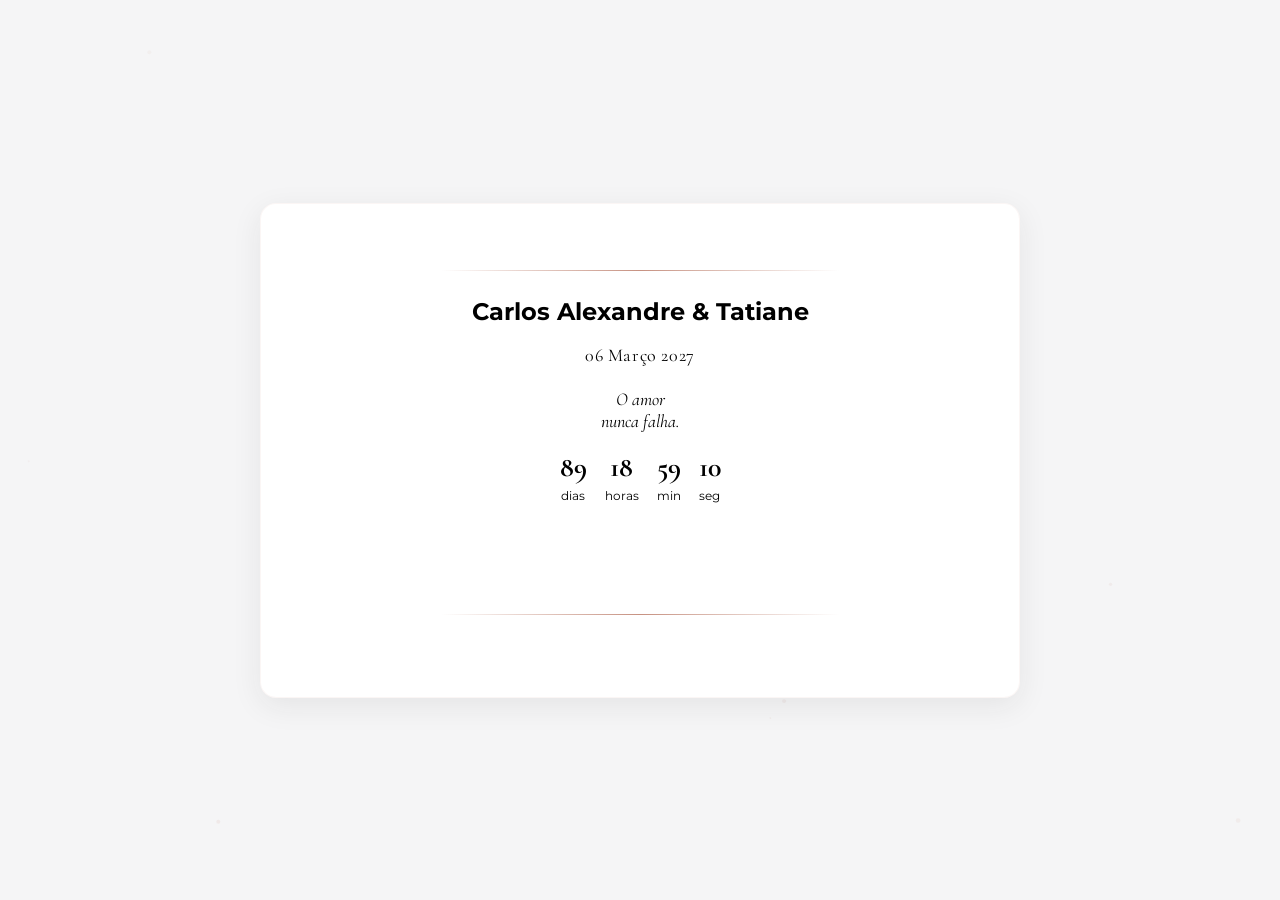
==== index.html @ 23458e05 "Show couple's names on one line and split the quote into two lines on index page" ====
<!doctype html>
<html lang="pt-BR">
<head>
  <meta charset="utf-8">
  <meta name="viewport" content="width=device-width,initial-scale=1">
  <title>Carlos &amp; Tatiane — 06 Março 2027</title>
  <link rel="stylesheet" href="styles.css">
  <link href="https://fonts.googleapis.com/css2?family=Cormorant+Garamond:wght@400;600;700&family=Great+Vibes&family=Montserrat:wght@300;400;600&display=swap" rel="stylesheet">
  <style>
    /* Force buttons side-by-side on index page */
    .button-group{ display:inline-flex !important; gap:14px !important; flex-direction:row !important; align-items:center; justify-content:center; }
    @media(max-width:480px){ .button-group{ gap:8px; } }
  </style>
</head>
<body>
  <!-- Particles canvas (background) -->
  <canvas id="particles-canvas" aria-hidden="true"></canvas>
  <!-- Petals container -->
  <div id="petals" aria-hidden="true"></div>

  <main class="wrap">
    <section class="invite" id="invite">
      <div class="divider" data-anim="1"></div>

      <!-- Names on a single line -->
      <h1 class="names" id="names" data-anim="2">Carlos Alexandre &amp; Tatiane</h1>

      <p class="date" id="date" data-anim="5">06 Março 2027</p>

      <!-- Quote split in two lines -->
      <blockquote class="quote" id="quote" data-anim="6"><span>O amor</span><br><span>nunca falha.</span></blockquote>

      <!-- Countdown to event -->
      <div class="countdown" id="countdown" data-anim="7" aria-live="polite" role="timer" aria-atomic="true">
        <div class="countdown-inner">
          <div class="countdown-unit"><span class="number" id="cd-days">0</span><span class="label">dias</span></div>
          <div class="countdown-unit"><span class="number" id="cd-hours">0</span><span class="label">horas</span></div>
          <div class="countdown-unit"><span class="number" id="cd-minutes">0</span><span class="label">min</span></div>
          <div class="countdown-unit"><span class="number" id="cd-seconds">0</span><span class="label">seg</span></div>
        </div>
        <div class="countdown-message" id="cd-message" aria-hidden="true"></div>
      </div>

      <!-- Buttons: Lista de Presentes + Confirmar Presença -->
      <div class="button-group" data-anim="8">
        <a class="button" id="gift-button" href="lista-de-presentes.html">Lista de Presentes</a>
        <a class="button secondary" id="rsvp-button" href="confirmar-presenca.html">Confirmar Presença</a>
      </div>

      <div class="divider" data-anim="9"></div>
    </section>
  </main>

  <script src="scripts.js" defer></script>
</body>
</html>
---- styles.css ----
/* styles.css — Wedding invitation styles (updated: all page text set to black)
   Palette:
     --white: #FFFFFF;
     --rose-light: #FBEFF0;
     --rose-gold: #C79282;
     --gray-light: #F5F5F6;
*/
:root{
  --white:#FFFFFF;
  --rose-light:#FBEFF0;
  --rose-gold:#C79282;
  --gray-light:#F5F5F6;
  --text:#000000; /* UPDATED: all page text should be black */
}
*{box-sizing:border-box}
html,body{height:100%}
body{
  margin:0;
  font-family: 'Montserrat', system-ui, -apple-system, 'Segoe UI', Roboto, 'Helvetica Neue', Arial;
  background:var(--gray-light);
  color:var(--text);
  -webkit-font-smoothing:antialiased;
  -moz-osx-font-smoothing:grayscale;
}
.wrap{
  min-height:100vh;
  display:flex;
  align-items:center;
  justify-content:center;
  padding:48px 24px;
  position:relative;
  z-index:2;
}
.invite{
  background:var(--white);
  max-width:760px;
  width:100%;
  padding:56px 48px;
  border-radius:16px;
  box-shadow:0 8px 30px rgba(42,42,42,0.08);
  text-align:center;
  border:1px solid rgba(199,146,130,0.08);
  /* initial hidden state for entrance animations */
  opacity:0;
  transform:scale(.98);
  transition:opacity .6s ease, transform .6s cubic-bezier(.2,.9,.25,1);
}
.invite.is-visible{
  opacity:1;
  transform:scale(1);
}
.divider{
  height:1px;
  background:linear-gradient(90deg, transparent, var(--rose-gold), transparent);
  margin:10px auto 26px;
  width:60%;
}
h1,h2,p,blockquote{margin:0}
.small{
  font-family: 'Cormorant Garamond', serif;
  font-size:28px;
  font-weight:600;
  letter-spacing:1px;
  color:var(--text);
  opacity:0; transform:translateY(8px) scale(.99);
}
.amp{
  font-family: 'Cormorant Garamond', serif;
  font-size:86px;
  margin:16px 0;
  color:var(--rose-gold);
  line-height:0.8;
  opacity:0; transform:scale(.8) translateY(6px);
}
.date{
  margin-top:18px;
  font-family: 'Cormorant Garamond', serif;
  font-size:18px;
  color:var(--text);
  letter-spacing:0.6px;
  opacity:0; transform:translateY(8px);
}
.quote{
  margin-top:22px;
  font-style:italic;
  color:var(--text);
  font-family: 'Cormorant Garamond', serif;
  font-size:18px;
  opacity:0; transform:translateY(8px);
}
.button{
  display:inline-block;
  margin-top:26px;
  padding:12px 20px;
  background:var(--rose-light);
  color:var(--text);
  text-decoration:none;
  border-radius:999px;
  border:2px solid var(--rose-gold);
  font-weight:600;
  font-family: 'Montserrat', sans-serif;
  opacity:0;
  transform:scale(.8);
  transition:transform .28s cubic-bezier(.2,.9,.25,1), box-shadow .18s ease;
}
.button.animate-in{ transform:scale(1); opacity:1; }
.button:hover{background:linear-gradient(90deg,var(--rose-light),#fee9e9); box-shadow:0 6px 18px rgba(199,146,130,0.12); transform:scale(1.03)}

/* Secondary button variant (Confirmar Presença) */
.button.secondary{
  background:transparent;
  color:var(--rose-gold);
  border:2px solid var(--rose-gold);
}
.button.secondary:hover{ background:linear-gradient(90deg, rgba(199,146,130,0.06), rgba(199,146,130,0.02)); }

/* Button group */
.button-group{
  display:inline-flex;
  gap:14px;
  align-items:center;
  justify-content:center;
  margin-top:18px;
}

/* Countdown styles */
.countdown{ margin-top:18px; display:flex; align-items:center; justify-content:center; flex-direction:column; }
.countdown-inner{ display:flex; gap:18px; align-items:center; justify-content:center; }
.countdown-unit{ display:flex; flex-direction:column; align-items:center; }
.countdown .number{ font-family:'Cormorant Garamond', serif; font-size:28px; color:var(--text); font-weight:700; }
.countdown .label{ font-size:12px; color:var(--text); margin-top:4px; }
.countdown-message{ margin-top:10px; font-size:14px; color:var(--rose-gold); }

/* Entrance animation utilities (applied via JS by data-anim order) */
[data-anim].animated{
  opacity:1;
  transform:none;
  transition:opacity .6s ease, transform .6s cubic-bezier(.2,.9,.25,1);
}

/* Text reveal (optional) using mask/clip for more dramatic effect) */
.reveal-text{
  display:inline-block;
  position:relative;
  overflow:hidden;
}
.reveal-text span{
  display:inline-block;
  transform:translateY(100%);
  transition:transform .6s cubic-bezier(.2,.9,.25,1);
}
.reveal-text.animated span{ transform:translateY(0%); }

/* Petals styles (DOM elements) */
#petals{
  pointer-events:none;
  position:fixed;
  left:0; top:0; right:0; bottom:0;
  overflow:hidden;
  z-index:1;
}
.petal{ display:block; position:absolute; width:18px; height:18px; pointer-events:none; }
.petal svg{ width:100%; height:100%; display:block; }

/* keyframes for petals */
@keyframes fall {
  0%{ transform:translateY(-10vh) rotate(0deg); opacity:0; }
  10%{ opacity:1; }
  100%{ transform:translateY(110vh) rotate(540deg); opacity:0.9; }
}

/* Particles canvas sits behind content */
#particles-canvas{
  position:fixed;
  left:0; top:0;
  width:100%; height:100%;
  z-index:0;
  pointer-events:none;
  display:block;
}

/* Reduced motion: disable heavy animations */
@media (prefers-reduced-motion: reduce){
  .invite, [data-anim], .reveal-text span, .button{ transition:none !important; animation:none !important; transform:none !important; opacity:1 !important; }
  #petals{ display:none; }
  #particles-canvas{ display:none; }
}

/* Responsive tweaks */
@media (max-width:640px){
  .invite{padding:36px 20px}
  .small{font-size:22px}
  .amp{font-size:62px}
  .petal{ width:12px; height:12px; }
  .countdown-inner{ gap:12px; }
  .countdown .number{ font-size:20px; }
  .button-group{ gap:10px; flex-direction:column; }
}
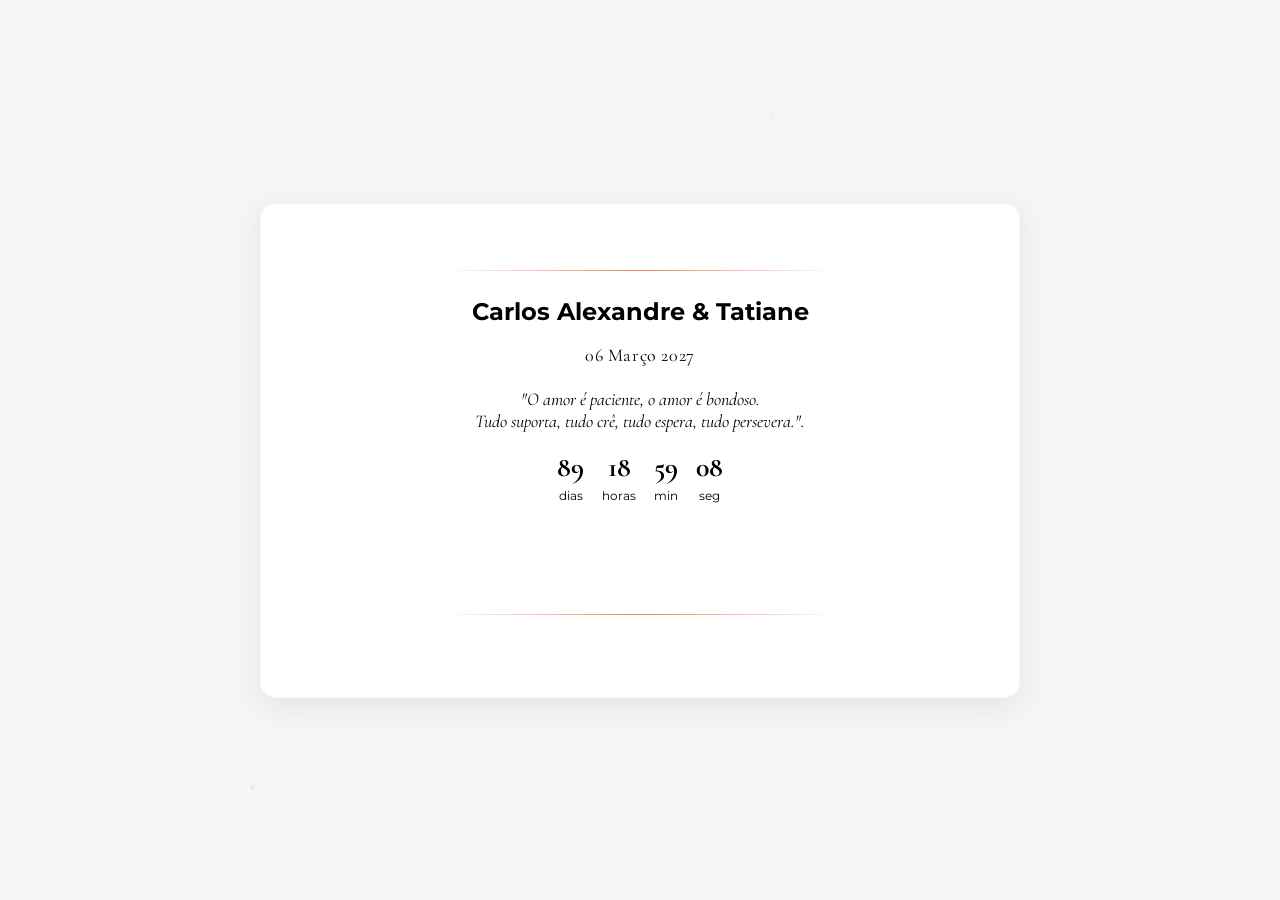
==== commit 48b2e99b: "Refactor index.html by removing inline styles Removed inline styles for button layout and updated co" ====
--- a/index.html
+++ b/index.html
@@ -6,11 +6,6 @@
   <title>Carlos &amp; Tatiane — 06 Março 2027</title>
   <link rel="stylesheet" href="styles.css">
   <link href="https://fonts.googleapis.com/css2?family=Cormorant+Garamond:wght@400;600;700&family=Great+Vibes&family=Montserrat:wght@300;400;600&display=swap" rel="stylesheet">
-  <style>
-    /* Force buttons side-by-side on index page */
-    .button-group{ display:inline-flex !important; gap:14px !important; flex-direction:row !important; align-items:center; justify-content:center; }
-    @media(max-width:480px){ .button-group{ gap:8px; } }
-  </style>
 </head>
 <body>
   <!-- Particles canvas (background) -->
@@ -25,13 +20,13 @@
       <!-- Names on a single line -->
       <h1 class="names" id="names" data-anim="2">Carlos Alexandre &amp; Tatiane</h1>
 
-      <p class="date" id="date" data-anim="5">06 Março 2027</p>
+      <p class="date" id="date" data-anim="3">06 Março 2027</p>
 
       <!-- Quote split in two lines -->
-      <blockquote class="quote" id="quote" data-anim="6"><span>O amor</span><br><span>nunca falha.</span></blockquote>
+      <blockquote class="quote" id="quote" data-anim="4"><span>"O amor é paciente, o amor é bondoso. </span><br><span>Tudo suporta, tudo crê, tudo espera, tudo persevera.".</span></blockquote>
 
       <!-- Countdown to event -->
-      <div class="countdown" id="countdown" data-anim="7" aria-live="polite" role="timer" aria-atomic="true">
+      <div class="countdown" id="countdown" data-anim="5" aria-live="polite" role="timer" aria-atomic="true">
         <div class="countdown-inner">
           <div class="countdown-unit"><span class="number" id="cd-days">0</span><span class="label">dias</span></div>
           <div class="countdown-unit"><span class="number" id="cd-hours">0</span><span class="label">horas</span></div>
@@ -42,7 +37,7 @@
       </div>
 
       <!-- Buttons: Lista de Presentes + Confirmar Presença -->
-      <div class="button-group" data-anim="8">
+      <div class="button-group" data-anim="6">
         <a class="button" id="gift-button" href="lista-de-presentes.html">Lista de Presentes</a>
         <a class="button secondary" id="rsvp-button" href="confirmar-presenca.html">Confirmar Presença</a>
       </div>
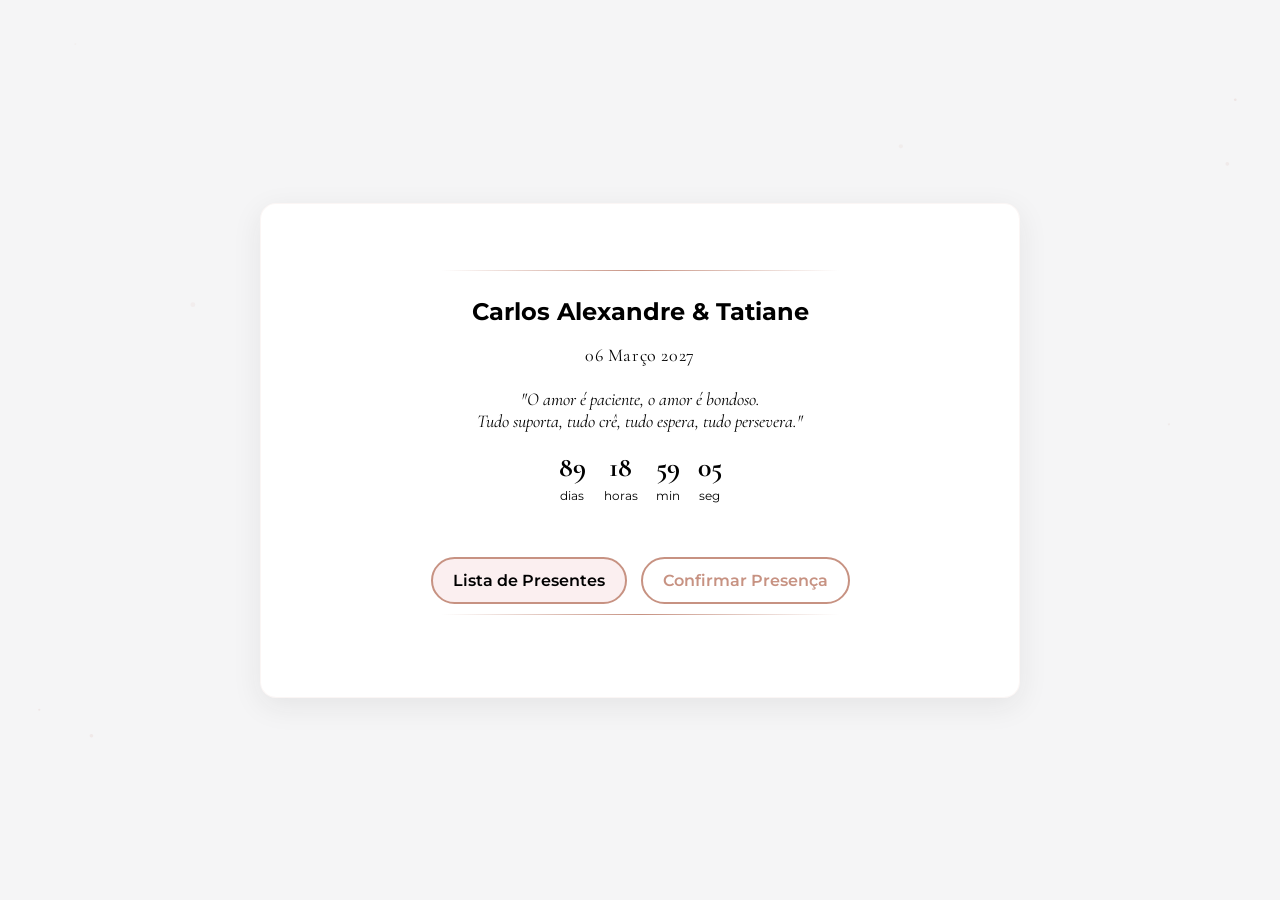
==== commit 310a1b78: "Add data-anim to index buttons so entrance script animates them; keep container anim order" ====
--- a/index.html
+++ b/index.html
@@ -6,6 +6,11 @@
   <title>Carlos &amp; Tatiane — 06 Março 2027</title>
   <link rel="stylesheet" href="styles.css">
   <link href="https://fonts.googleapis.com/css2?family=Cormorant+Garamond:wght@400;600;700&family=Great+Vibes&family=Montserrat:wght@300;400;600&display=swap" rel="stylesheet">
+  <style>
+    /* Force buttons side-by-side on index page */
+    .button-group{ display:inline-flex !important; gap:14px !important; flex-direction:row !important; align-items:center; justify-content:center; }
+    @media(max-width:480px){ .button-group{ gap:8px; } }
+  </style>
 </head>
 <body>
   <!-- Particles canvas (background) -->
@@ -23,7 +28,7 @@
       <p class="date" id="date" data-anim="3">06 Março 2027</p>
 
       <!-- Quote split in two lines -->
-      <blockquote class="quote" id="quote" data-anim="4"><span>"O amor é paciente, o amor é bondoso. </span><br><span>Tudo suporta, tudo crê, tudo espera, tudo persevera.".</span></blockquote>
+      <blockquote class="quote" id="quote" data-anim="4"><span>"O amor é paciente, o amor é bondoso.</span><br><span>Tudo suporta, tudo crê, tudo espera, tudo persevera."</span></blockquote>
 
       <!-- Countdown to event -->
       <div class="countdown" id="countdown" data-anim="5" aria-live="polite" role="timer" aria-atomic="true">
@@ -38,8 +43,8 @@
 
       <!-- Buttons: Lista de Presentes + Confirmar Presença -->
       <div class="button-group" data-anim="6">
-        <a class="button" id="gift-button" href="lista-de-presentes.html">Lista de Presentes</a>
-        <a class="button secondary" id="rsvp-button" href="confirmar-presenca.html">Confirmar Presença</a>
+        <a class="button" data-anim="7" id="gift-button" href="lista-de-presentes.html">Lista de Presentes</a>
+        <a class="button secondary" data-anim="8" id="rsvp-button" href="confirmar-presenca.html">Confirmar Presença</a>
       </div>
 
       <div class="divider" data-anim="9"></div>
--- a/styles.css
+++ b/styles.css
@@ -123,6 +123,12 @@
   margin-top:18px;
 }
 
+/* Make buttons visible when the group/container is animated (fix for missing .animate-in on anchors) */
+.button-group.animated .button{
+  transform: scale(1);
+  opacity: 1;
+}
+
 /* Countdown styles */
 .countdown{ margin-top:18px; display:flex; align-items:center; justify-content:center; flex-direction:column; }
 .countdown-inner{ display:flex; gap:18px; align-items:center; justify-content:center; }
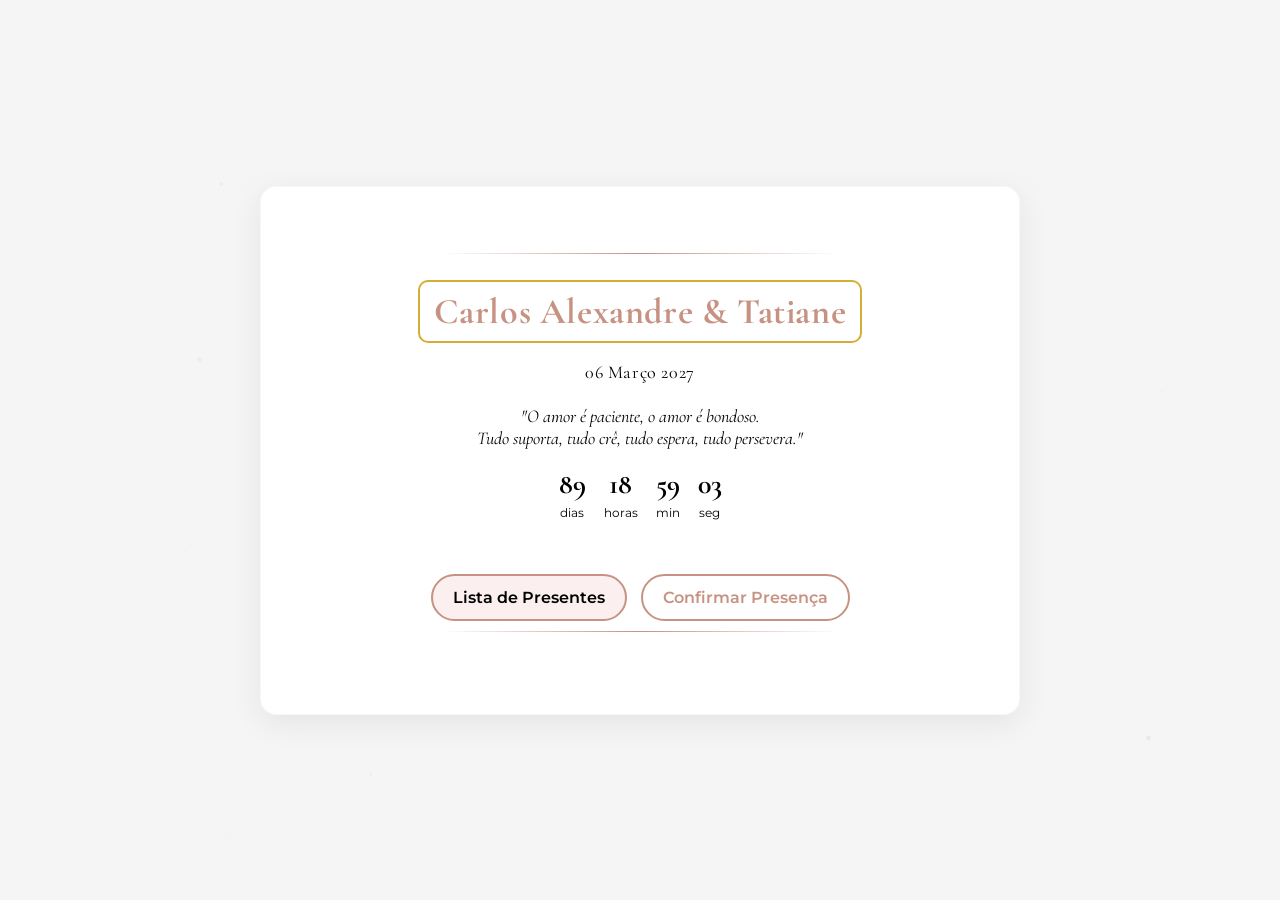
==== commit 4f485943: "Make RSVP button on index open Google Form (external link)" ====
--- a/index.html
+++ b/index.html
@@ -44,7 +44,7 @@
       <!-- Buttons: Lista de Presentes + Confirmar Presença -->
       <div class="button-group" data-anim="6">
         <a class="button" data-anim="7" id="gift-button" href="lista-de-presentes.html">Lista de Presentes</a>
-        <a class="button secondary" data-anim="8" id="rsvp-button" href="confirmar-presenca.html">Confirmar Presença</a>
+        <a class="button secondary" data-anim="8" id="rsvp-button" href="https://forms.gle/ZCZuXb5wLyrNofV56" target="_blank" rel="noopener noreferrer">Confirmar Presença</a>
       </div>
 
       <div class="divider" data-anim="9"></div>
--- a/styles.css
+++ b/styles.css
@@ -88,6 +88,20 @@
   font-size:18px;
   opacity:0; transform:translateY(8px);
 }
+/* Couple name styling: Cormorant Garamond, pink text with golden border */
+.names{
+  font-family: 'Cormorant Garamond', serif;
+  font-size:36px;
+  color:var(--rose-gold);
+  border:2px solid #D4AF37; /* gold */
+  display:inline-block;
+  padding:8px 14px;
+  border-radius:10px;
+  background:transparent;
+  letter-spacing:0.6px;
+  opacity:0; transform:translateY(8px) scale(.99);
+}
+
 .button{
   display:inline-block;
   margin-top:26px;
@@ -201,4 +215,5 @@
   .countdown-inner{ gap:12px; }
   .countdown .number{ font-size:20px; }
   .button-group{ gap:10px; flex-direction:column; }
-}
+  .names{ font-size:22px; padding:6px 10px; }
+}
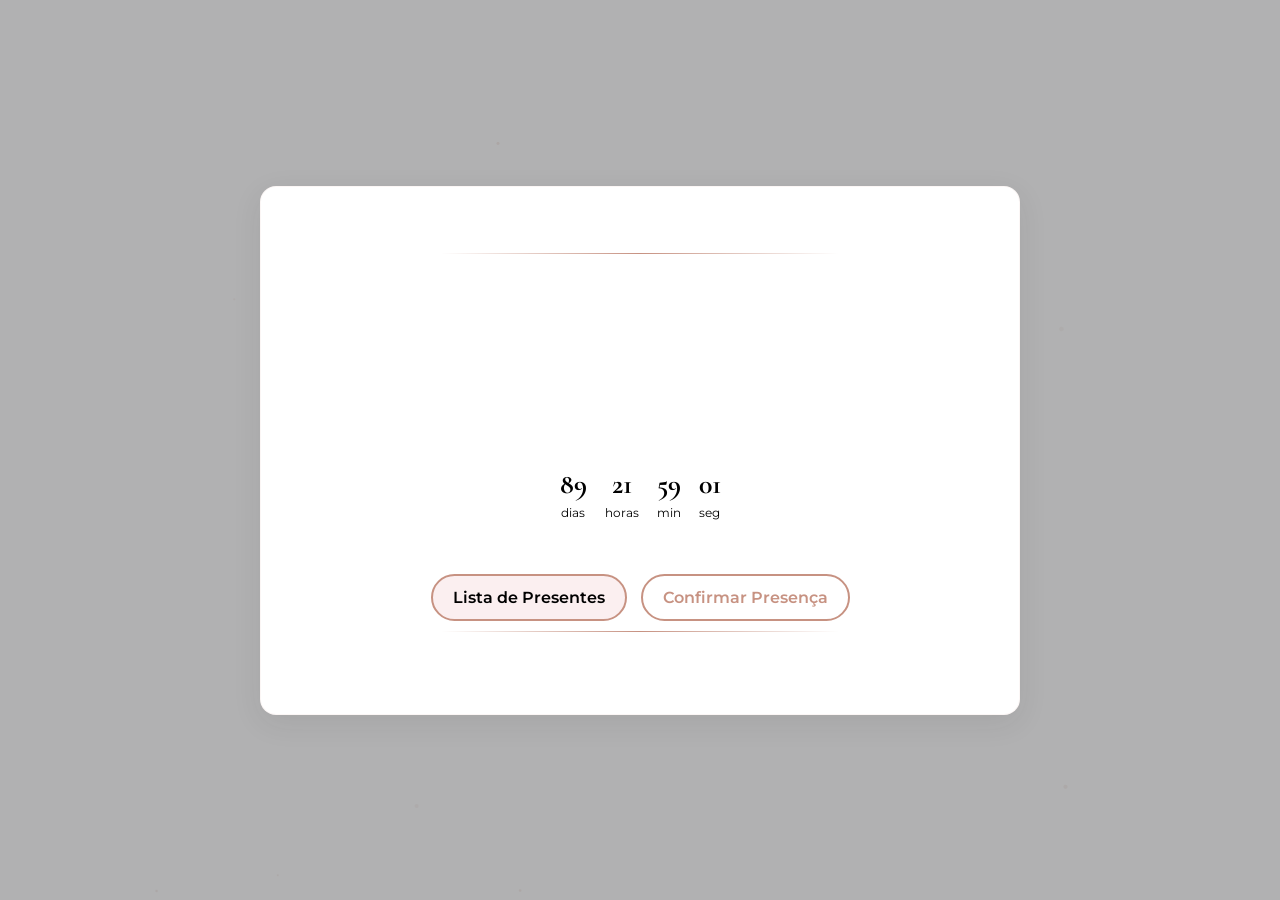
==== commit 31abf59d: "Add full-bleed background support to index (use assets/bg-index.jpg) and overlay; insert overlay div" ====
--- a/index.html
+++ b/index.html
@@ -8,7 +8,7 @@
   <link href="https://fonts.googleapis.com/css2?family=Cormorant+Garamond:wght@400;600;700&family=Great+Vibes&family=Montserrat:wght@300;400;600&display=swap" rel="stylesheet">
   <style>
     /* Force buttons side-by-side on index page */
-    .button-group{ display:inline-flex !important; gap:14px !important; flex-direction:row !important; align-items:center; justify-content:center; }
+    .button-group{ display:inline-flex !important; gap:14px !important; flex-direction:row !important; align-items:center !important; justify-content:center; }
     @media(max-width:480px){ .button-group{ gap:8px; } }
   </style>
 </head>
@@ -17,6 +17,9 @@
   <canvas id="particles-canvas" aria-hidden="true"></canvas>
   <!-- Petals container -->
   <div id="petals" aria-hidden="true"></div>
+
+  <!-- Background overlay to improve text contrast over the photo -->
+  <div class="page-bg-overlay" aria-hidden="true"></div>
 
   <main class="wrap">
     <section class="invite" id="invite">
--- a/styles.css
+++ b/styles.css
@@ -1,4 +1,4 @@
-/* styles.css — Wedding invitation styles (updated: all page text set to black)
+/* styles.css — Wedding invitation styles (updated: add full-bleed background image support for index)
    Palette:
      --white: #FFFFFF;
      --rose-light: #FBEFF0;
@@ -21,6 +21,12 @@
   color:var(--text);
   -webkit-font-smoothing:antialiased;
   -moz-osx-font-smoothing:grayscale;
+  /* Index background image (place the file at assets/bg-index.jpg) */
+  background-image: url('assets/bg-index.jpg');
+  background-size: cover;
+  background-position: center center;
+  background-repeat: no-repeat;
+  background-attachment: fixed;
 }
 .wrap{
   min-height:100vh;
@@ -151,25 +157,14 @@
 .countdown .label{ font-size:12px; color:var(--text); margin-top:4px; }
 .countdown-message{ margin-top:10px; font-size:14px; color:var(--rose-gold); }
 
-/* Entrance animation utilities (applied via JS by data-anim order) */
-[data-anim].animated{
-  opacity:1;
-  transform:none;
-  transition:opacity .6s ease, transform .6s cubic-bezier(.2,.9,.25,1);
-}
-
-/* Text reveal (optional) using mask/clip for more dramatic effect) */
-.reveal-text{
-  display:inline-block;
-  position:relative;
-  overflow:hidden;
-}
-.reveal-text span{
-  display:inline-block;
-  transform:translateY(100%);
-  transition:transform .6s cubic-bezier(.2,.9,.25,1);
-}
-.reveal-text.animated span{ transform:translateY(0%); }
+/* Overlay to increase contrast over the background image */
+.page-bg-overlay{
+  position:fixed;
+  inset:0;
+  background:rgba(0,0,0,0.28);
+  pointer-events:none;
+  z-index:0;
+}
 
 /* Petals styles (DOM elements) */
 #petals{
@@ -177,7 +172,7 @@
   position:fixed;
   left:0; top:0; right:0; bottom:0;
   overflow:hidden;
-  z-index:1;
+  z-index:-1; /* moved behind overlay/background to keep petals subtle */
 }
 .petal{ display:block; position:absolute; width:18px; height:18px; pointer-events:none; }
 .petal svg{ width:100%; height:100%; display:block; }
@@ -194,7 +189,7 @@
   position:fixed;
   left:0; top:0;
   width:100%; height:100%;
-  z-index:0;
+  z-index:-2; /* move behind overlay/background */
   pointer-events:none;
   display:block;
 }
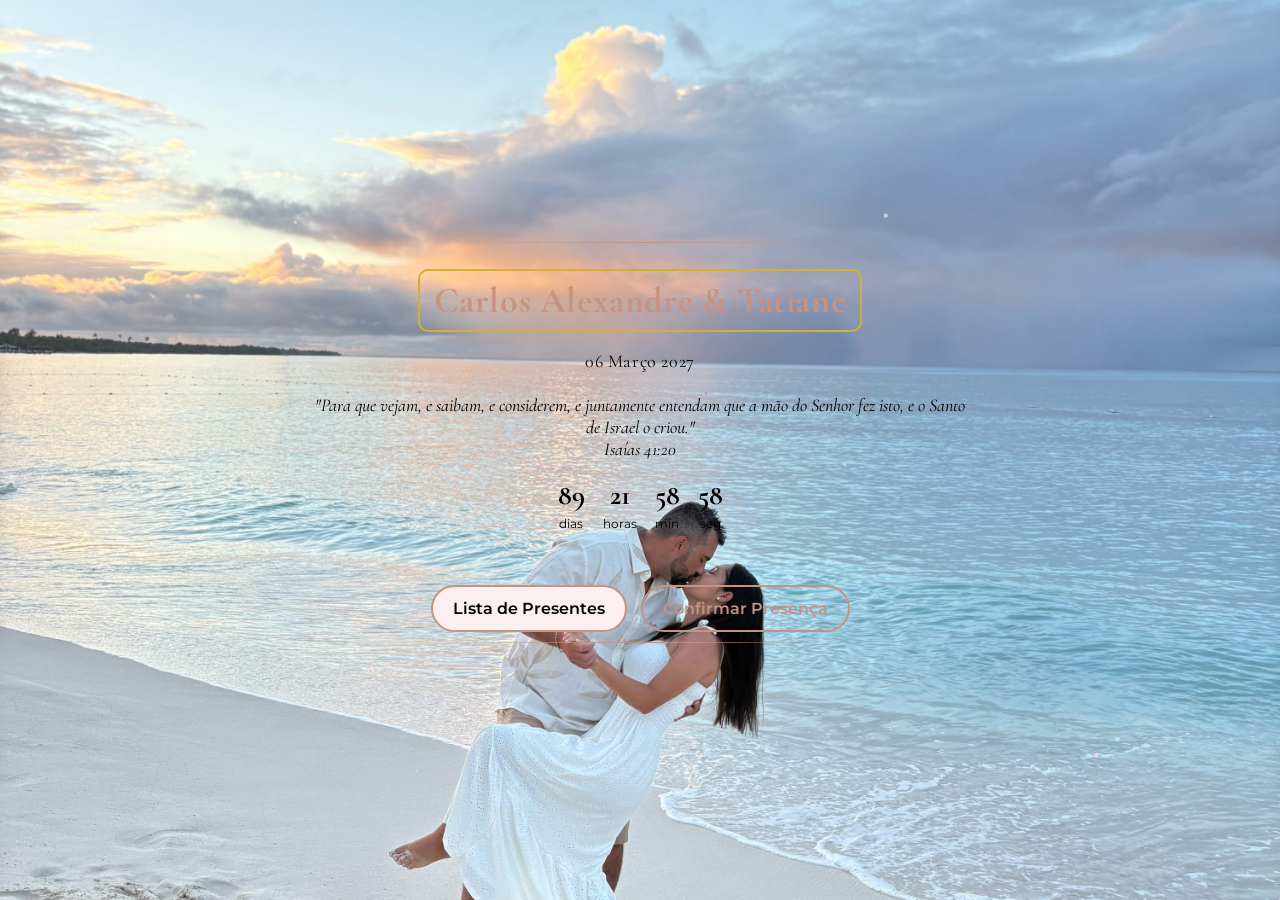
==== commit 80177069: "Update quote to Isaías 41:20" ====
--- a/index.html
+++ b/index.html
@@ -8,7 +8,7 @@
   <link href="https://fonts.googleapis.com/css2?family=Cormorant+Garamond:wght@400;600;700&family=Great+Vibes&family=Montserrat:wght@300;400;600&display=swap" rel="stylesheet">
   <style>
     /* Force buttons side-by-side on index page */
-    .button-group{ display:inline-flex !important; gap:14px !important; flex-direction:row !important; align-items:center !important; justify-content:center; }
+    .button-group{ display:inline-flex !important; gap:14px !important; flex-direction:row !important; align-items:center; justify-content:center; }
     @media(max-width:480px){ .button-group{ gap:8px; } }
   </style>
 </head>
@@ -17,9 +17,6 @@
   <canvas id="particles-canvas" aria-hidden="true"></canvas>
   <!-- Petals container -->
   <div id="petals" aria-hidden="true"></div>
-
-  <!-- Background overlay to improve text contrast over the photo -->
-  <div class="page-bg-overlay" aria-hidden="true"></div>
 
   <main class="wrap">
     <section class="invite" id="invite">
@@ -31,7 +28,7 @@
       <p class="date" id="date" data-anim="3">06 Março 2027</p>
 
       <!-- Quote split in two lines -->
-      <blockquote class="quote" id="quote" data-anim="4"><span>"O amor é paciente, o amor é bondoso.</span><br><span>Tudo suporta, tudo crê, tudo espera, tudo persevera."</span></blockquote>
+      <blockquote class="quote" id="quote" data-anim="4"><span>"Para que vejam, e saibam, e considerem, e juntamente entendam que a mão do Senhor fez isto, e o Santo de Israel o criou."</span><br><span>Isaías 41:20</span></blockquote>
 
       <!-- Countdown to event -->
       <div class="countdown" id="countdown" data-anim="5" aria-live="polite" role="timer" aria-atomic="true">
--- a/styles.css
+++ b/styles.css
@@ -1,4 +1,4 @@
-/* styles.css — Wedding invitation styles (updated: add full-bleed background image support for index)
+/* styles.css — Wedding invitation styles (updated: remove card background, text only)
    Palette:
      --white: #FFFFFF;
      --rose-light: #FBEFF0;
@@ -21,8 +21,8 @@
   color:var(--text);
   -webkit-font-smoothing:antialiased;
   -moz-osx-font-smoothing:grayscale;
-  /* Index background image (place the file at assets/bg-index.jpg) */
-  background-image: url('assets/bg-index.jpg');
+  /* Background image from repository root */
+  background-image: url('IMG-20260809-WA0012.jpg');
   background-size: cover;
   background-position: center center;
   background-repeat: no-repeat;
@@ -38,17 +38,18 @@
   z-index:2;
 }
 .invite{
-  background:var(--white);
+  background:transparent;
   max-width:760px;
   width:100%;
   padding:56px 48px;
-  border-radius:16px;
-  box-shadow:0 8px 30px rgba(42,42,42,0.08);
+  border-radius:0;
+  box-shadow:none;
   text-align:center;
-  border:1px solid rgba(199,146,130,0.08);
+  border:none;
+  backdrop-filter:none;
   /* initial hidden state for entrance animations */
-  opacity:0;
-  transform:scale(.98);
+  opacity:1;
+  transform:scale(1);
   transition:opacity .6s ease, transform .6s cubic-bezier(.2,.9,.25,1);
 }
 .invite.is-visible{
@@ -68,7 +69,7 @@
   font-weight:600;
   letter-spacing:1px;
   color:var(--text);
-  opacity:0; transform:translateY(8px) scale(.99);
+  opacity:1; transform:none;
 }
 .amp{
   font-family: 'Cormorant Garamond', serif;
@@ -76,7 +77,7 @@
   margin:16px 0;
   color:var(--rose-gold);
   line-height:0.8;
-  opacity:0; transform:scale(.8) translateY(6px);
+  opacity:1; transform:none;
 }
 .date{
   margin-top:18px;
@@ -84,7 +85,7 @@
   font-size:18px;
   color:var(--text);
   letter-spacing:0.6px;
-  opacity:0; transform:translateY(8px);
+  opacity:1; transform:none;
 }
 .quote{
   margin-top:22px;
@@ -92,7 +93,7 @@
   color:var(--text);
   font-family: 'Cormorant Garamond', serif;
   font-size:18px;
-  opacity:0; transform:translateY(8px);
+  opacity:1; transform:none;
 }
 /* Couple name styling: Cormorant Garamond, pink text with golden border */
 .names{
@@ -105,7 +106,7 @@
   border-radius:10px;
   background:transparent;
   letter-spacing:0.6px;
-  opacity:0; transform:translateY(8px) scale(.99);
+  opacity:1; transform:none;
 }
 
 .button{
@@ -119,8 +120,8 @@
   border:2px solid var(--rose-gold);
   font-weight:600;
   font-family: 'Montserrat', sans-serif;
-  opacity:0;
-  transform:scale(.8);
+  opacity:1;
+  transform:scale(1);
   transition:transform .28s cubic-bezier(.2,.9,.25,1), box-shadow .18s ease;
 }
 .button.animate-in{ transform:scale(1); opacity:1; }
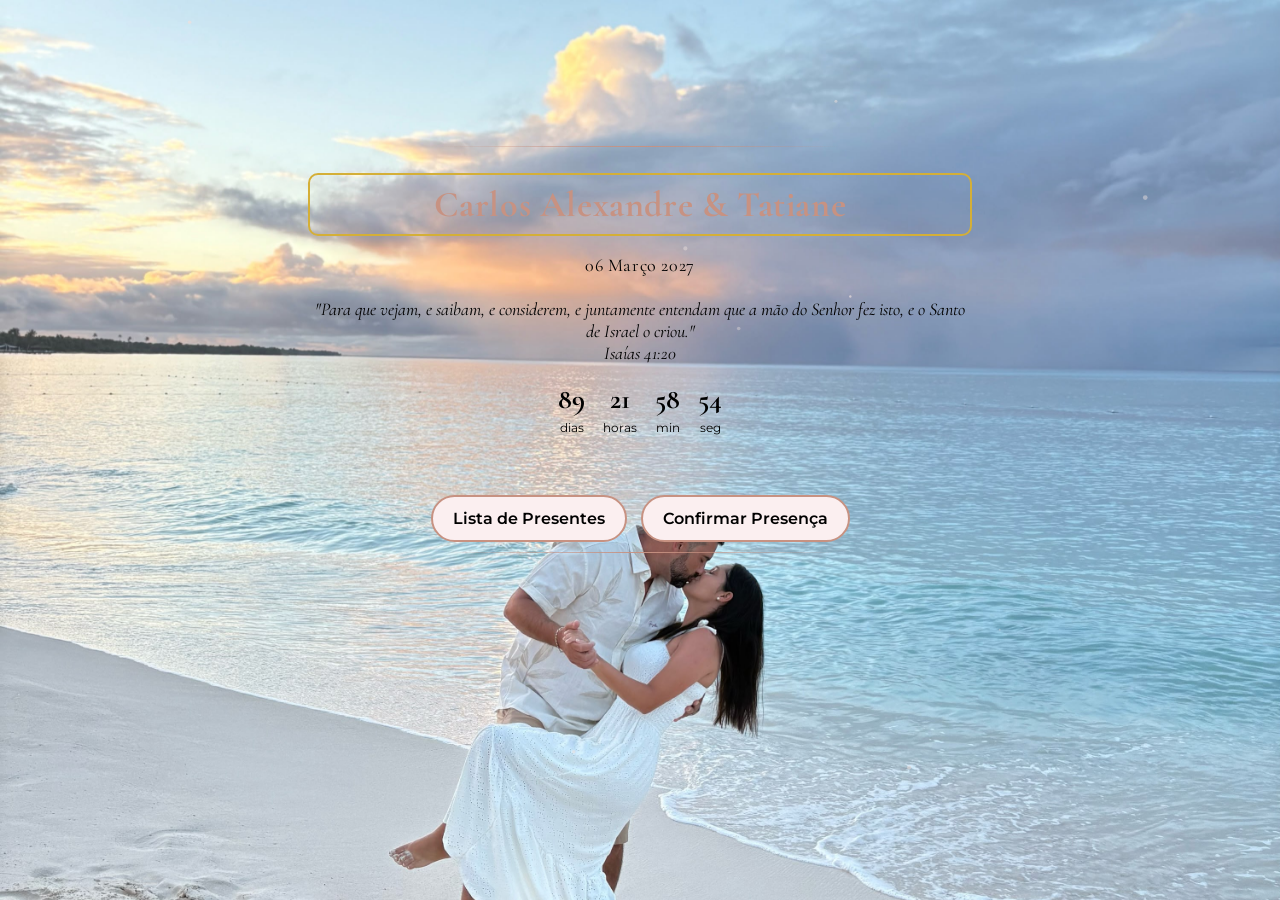
==== commit 58d6bd98: "Fix index layout: move action buttons to bottom of page" ====
--- a/index.html
+++ b/index.html
@@ -10,6 +10,12 @@
     /* Force buttons side-by-side on index page */
     .button-group{ display:inline-flex !important; gap:14px !important; flex-direction:row !important; align-items:center; justify-content:center; }
     @media(max-width:480px){ .button-group{ gap:8px; } }
+
+    /* Keep action buttons at the bottom of the visible page */
+    html, body { min-height: 100%; }
+    main.wrap { min-height: 100vh; display: flex; }
+    .invite { flex: 1; min-height: 100%; display: flex; flex-direction: column; }
+    .button-group { margin-top: auto; padding-top: 24px; }
   </style>
 </head>
 <body>
--- a/styles.css
+++ b/styles.css
@@ -1,4 +1,4 @@
-/* styles.css — Wedding invitation styles (updated: remove card background, text only)
+/* styles.css — Wedding invitation styles (updated: add full-bleed background image support for index)
    Palette:
      --white: #FFFFFF;
      --rose-light: #FBEFF0;
@@ -31,11 +31,12 @@
 .wrap{
   min-height:100vh;
   display:flex;
-  align-items:center;
+  align-items:flex-start;
   justify-content:center;
   padding:48px 24px;
   position:relative;
   z-index:2;
+  padding-top:80px;
 }
 .invite{
   background:transparent;
@@ -129,11 +130,11 @@
 
 /* Secondary button variant (Confirmar Presença) */
 .button.secondary{
-  background:transparent;
-  color:var(--rose-gold);
+  background:var(--rose-light);
+  color:var(--text);
   border:2px solid var(--rose-gold);
 }
-.button.secondary:hover{ background:linear-gradient(90deg, rgba(199,146,130,0.06), rgba(199,146,130,0.02)); }
+.button.secondary:hover{ background:linear-gradient(90deg,var(--rose-light),#fee9e9); box-shadow:0 6px 18px rgba(199,146,130,0.12); transform:scale(1.03); }
 
 /* Button group */
 .button-group{
@@ -212,4 +213,7 @@
   .countdown .number{ font-size:20px; }
   .button-group{ gap:10px; flex-direction:column; }
   .names{ font-size:22px; padding:6px 10px; }
-}
+  /* Petals visible on mobile - no display:none here */
+  #petals{ display:block; }
+  #particles-canvas{ display:block; }
+}
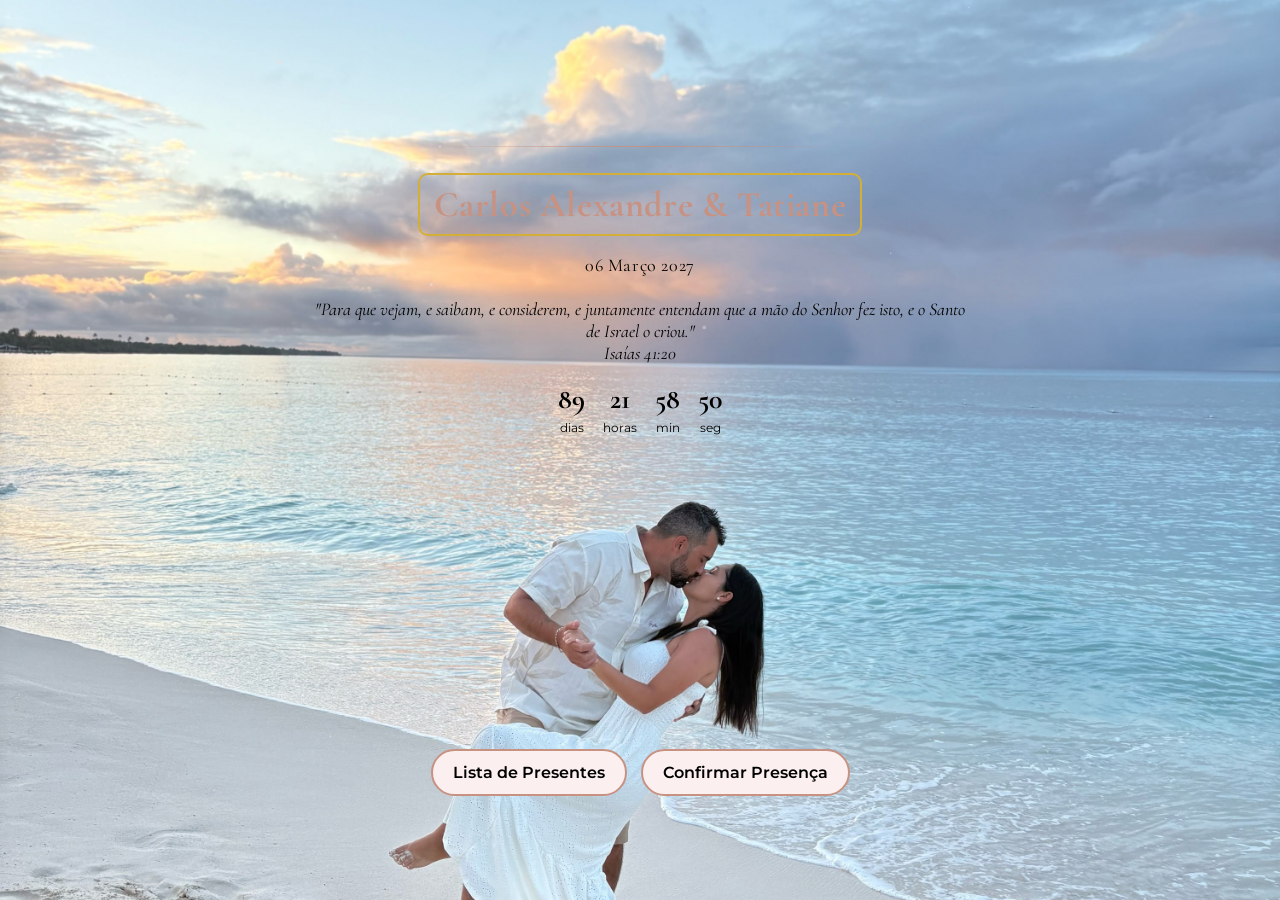
==== commit 962ffbd8: "Fix: stretch invite section so buttons sit at bottom of index page" ====
--- a/index.html
+++ b/index.html
@@ -11,11 +11,16 @@
     .button-group{ display:inline-flex !important; gap:14px !important; flex-direction:row !important; align-items:center; justify-content:center; }
     @media(max-width:480px){ .button-group{ gap:8px; } }
 
-    /* Keep action buttons at the bottom of the visible page */
-    html, body { min-height: 100%; }
-    main.wrap { min-height: 100vh; display: flex; }
-    .invite { flex: 1; min-height: 100%; display: flex; flex-direction: column; }
-    .button-group { margin-top: auto; padding-top: 24px; }
+    /* Push action buttons to the bottom of the page.
+       .wrap in styles.css uses align-items:flex-start, so .invite never stretched;
+       force it to stretch to the full page height. */
+    main.wrap{ align-items:stretch !important; }
+    section.invite{ display:flex !important; flex-direction:column; align-items:center; min-height:calc(100vh - 128px); }
+    section.invite .button-group{ margin-top:auto !important; padding-top:32px; }
+    section.invite .button-group .button{ margin-top:0; }
+    @media(max-width:640px){
+      section.invite{ min-height:calc(100vh - 128px); }
+    }
   </style>
 </head>
 <body>
@@ -52,8 +57,6 @@
         <a class="button" data-anim="7" id="gift-button" href="lista-de-presentes.html">Lista de Presentes</a>
         <a class="button secondary" data-anim="8" id="rsvp-button" href="https://forms.gle/ZCZuXb5wLyrNofV56" target="_blank" rel="noopener noreferrer">Confirmar Presença</a>
       </div>
-
-      <div class="divider" data-anim="9"></div>
     </section>
   </main>
 
